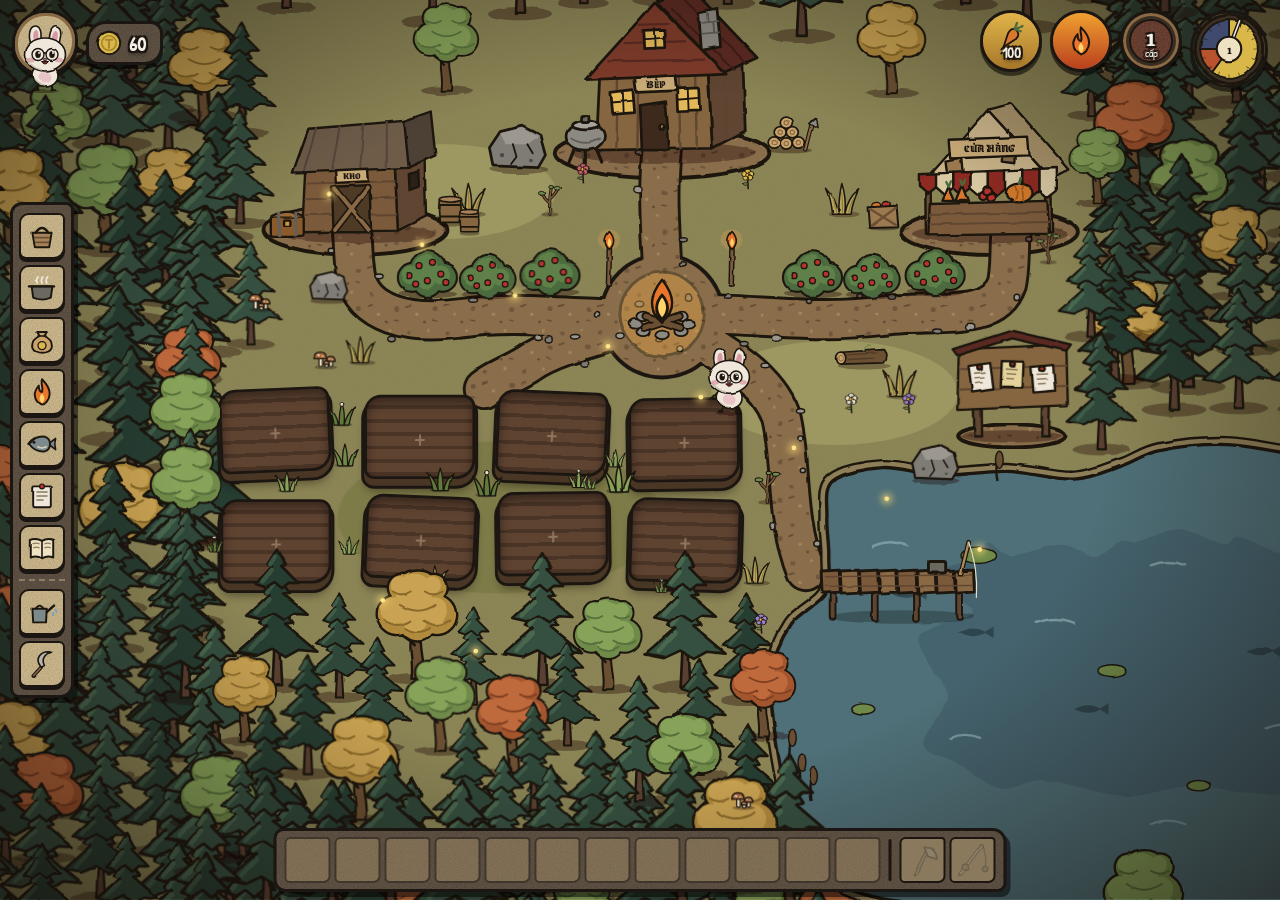
==== game-vuon-tho-hong/index.html @ 4df47911 "Add files via upload" ====
<!doctype html>
<html lang="vi">
<head>
  <meta charset="utf-8">
  <meta name="viewport" content="width=device-width, initial-scale=1">
  <title>Vườn Thỏ Hồng</title>
  <link rel="stylesheet" href="style.css">
</head>
<body>
  <!-- Giao diện kiểu Don't Starve: chân dung & tiền góc trái, đồng hồ tròn góc phải,
       cột công cụ dọc bên trái, túi đồ ở đáy -->
  <div class="hud-tl">
    <div class="portrait" id="avatar"></div>
    <div class="coins" title="Tiền"><span class="coin-ico" data-icon="coin"></span><b id="coins">0</b></div>
  </div>
  <div class="hud-tr">
    <div class="meter ill" id="illStat" title="Thỏ đang bệnh — bấm để vào Bếp nấu thuốc" hidden>
      <span class="ico" data-icon="poison"></span><b id="illText"></b></div>
    <div class="meter energy" title="Năng lượng"><span class="fill" id="energyBar"></span>
      <span class="ico" data-icon="energy"></span><b id="energy">100</b></div>
    <div class="meter fire" id="fireStat" title="Lửa trại"><span class="fill" id="fireBar"></span>
      <span class="ico" data-icon="fire"></span></div>
    <div class="meter level" title="Cấp & kinh nghiệm"><span class="disc" id="xpBar"></span>
      <b id="level">1</b><small>cấp</small></div>
    <div class="meter clock" id="clock"></div>
  </div>
  <nav class="tabs">
    <button class="tab" data-go="storage" aria-label="Nhà kho"><span data-icon="storage"></span></button>
    <button class="tab" data-go="kitchen" aria-label="Nhà bếp"><span data-icon="kitchen"></span></button>
    <button class="tab" data-go="shop" aria-label="Cửa hàng"><span data-icon="shop"></span></button>
    <button class="tab" data-go="fire" aria-label="Lửa trại"><span data-icon="fire"></span></button>
    <button class="tab" data-go="pond" aria-label="Câu cá"><span data-icon="pond"></span></button>
    <button class="tab" data-go="orders" aria-label="Bảng đơn hàng"><span data-icon="orders"></span></button>
    <button class="tab" id="bookBtn" aria-label="Sổ những lần ra đi"><span data-icon="book"></span></button>
    <hr>
    <button class="tab" id="waterAll" aria-label="Tưới tất cả"><span data-icon="water"></span></button>
    <button class="tab" id="harvestAll" aria-label="Thu hoạch tất cả"><span data-icon="harvest"></span></button>
    <button class="tab" id="fertAll" aria-label="Bón phân cho các cây đang lớn" hidden>
      <span data-icon="fert"></span><b class="tab-n" id="fertN">0</b></button>
    <button class="tab" id="placeLand" aria-label="Đặt đất đã mua" hidden><span data-icon="land"></span></button>
  </nav>
  <div class="inv" id="inv"></div>
  <div id="speech"></div>

  <div class="world-viewport">
    <div class="world" id="world">
      <div id="forest"></div>
      <div class="stage" id="stage">
      <svg class="paths" viewBox="0 0 960 960" aria-hidden="true">
        <!-- sân đất dưới chân các nhà -->
        <ellipse class="pad" cx="150" cy="300" rx="96" ry="26"/>
        <ellipse class="pad" cx="470" cy="220" rx="112" ry="26"/>
        <ellipse class="pad" cx="812" cy="302" rx="92" ry="24"/>
        <ellipse class="pad" cx="835" cy="515" rx="56" ry="12"/>
        <!-- đường mòn uốn lượn: bếp, kho, cửa hàng, cầu câu, ruộng -->
        <path class="edge" d="M470 390 C474 340 462 280 470 214
          M470 390 C400 398 330 382 262 392 C206 400 156 388 150 346 C147 326 148 312 146 299
          M470 390 C540 382 616 400 696 390 C752 382 816 398 830 356 C834 336 832 318 834 299
          M470 390 C516 420 576 446 594 494 C606 540 598 600 620 656
          M470 390 C420 408 360 418 330 440 C310 452 296 456 284 466"/>
        <circle class="plaza-edge" cx="470" cy="390" r="66"/>
        <path class="dirt" d="M470 390 C474 340 462 280 470 214
          M470 390 C400 398 330 382 262 392 C206 400 156 388 150 346 C147 326 148 312 146 299
          M470 390 C540 382 616 400 696 390 C752 382 816 398 830 356 C834 336 832 318 834 299
          M470 390 C516 420 576 446 594 494 C606 540 598 600 620 656
          M470 390 C420 408 360 418 330 440 C310 452 296 456 284 466"/>
        <circle class="plaza" cx="470" cy="390" r="62"/>
      </svg>
      <div id="decor"></div>
      <div id="wild"></div>

      <button class="building small" id="b-storage" data-open="storage" title="Nhà kho" style="left:60px; top:150px">
        <span class="bsvg"></span></button>
      <button class="building" id="b-kitchen" data-open="kitchen" title="Nhà bếp" style="left:365px; top:40px">
        <span class="bsvg"></span><span class="notif"></span></button>
      <button class="building small" id="b-shop" data-open="shop" title="Cửa hàng" style="left:720px; top:150px">
        <span class="bsvg"></span></button>
      <button class="building fire" id="b-fire" data-open="fire" title="Lửa trại" style="left:425px; top:338px">
        <span class="bsvg"></span><span class="notif"></span></button>
      <button class="building dock" id="b-pond" data-open="pond" title="Cầu câu cá" style="left:630px; top:622px">
        <span class="bsvg"></span><span class="bobber"></span></button>
      <button class="building board" id="b-orders" data-open="orders" title="Bảng đơn hàng" style="left:770px; top:400px">
        <span class="bsvg"></span><span class="notif"></span></button>

      <div class="field">
        <div class="garden-wrap" id="gardenWrap">
          <div class="garden" id="garden"></div>
        </div>
        <div id="weeds"></div>
        <div id="placer"></div>
      </div>
      <div class="bunny" id="bunny"></div>
      </div>
      <div class="night" id="night"></div>
    </div>
  </div>

  <div class="modal" id="panel" hidden>
    <div class="modal-box wide">
      <div class="panel-head">
        <h3 id="panelTitle"></h3>
        <button class="close" id="closePanel" aria-label="Đóng">✕</button>
      </div>

      <section class="view" id="view-kitchen">
        <div class="kitchen-top">
          <div class="chef" id="chef"></div>
          <div class="stoves" id="stoves"></div>
        </div>
        <h2>💊 Nấu thuốc</h2>
        <p class="hint">Bị rắn cắn, côn trùng đốt, đau bụng hay ăn phải nấm độc thì phải tự nấu thuốc đúng công thức — sai nguyên liệu hoặc sai cách làm, bệnh sẽ nặng thêm. Bệnh để lâu không chữa, thỏ sẽ chết!</p>
        <div class="ill-status" id="illStatus"></div>
        <div class="cards" id="medBook"></div>
        <div class="custom med" id="medicine"></div>
        <h2>📖 Công thức</h2>
        <div class="cards" id="recipes"></div>
        <h2>🧪 Tự chế biến</h2>
        <p class="hint">Tự chọn 2–5 nguyên liệu bất kỳ (rau, cá, tôm, cả sâu bọ!) và cách nấu. Bỏ côn trùng vào nồi thì món dễ hỏng hơn. Món tự chế có thể bị hỏng mà không biết trước — thỏ ăn phải sẽ đau bụng, phải tự nấu thuốc chữa!</p>
        <div class="custom" id="custom"></div>
      </section>

      <section class="view" id="view-storage">
        <h2>🥕 Nông sản, cá, nấm & côn trùng</h2>
        <div class="cards" id="produceList"></div>
        <h2>🦴 Ủ phân bón</h2>
        <div class="cards" id="fertBox"></div>
        <h2>🍽️ Món đã nấu</h2>
        <div class="cards" id="dishList"></div>
        <h2>🧪 Món tự chế</h2>
        <div class="cards" id="customList"></div>
      </section>

      <section class="view" id="view-fire">
        <p class="hint">Ban ngày lửa được ủ, không hao củi. Từ chạng vạng tới sáng lửa cháy cạn dần —
          đêm mà lửa tắt thì kẻ trộm sẽ lẻn vào lấy mất cây trong ruộng!</p>
        <div class="fire-box">
          <div class="fire-meter"><span class="bar big fire"><span id="fireFuelBar"></span></span>
            <b id="fireFuelText"></b></div>
          <div class="actions" id="fireActions"></div>
        </div>
        <h2>🥕 Đốt nông sản giữ lửa</h2>
        <div class="cards" id="burnList"></div>
      </section>

      <section class="view" id="view-pond">
        <p class="hint">Mắc mồi là sâu, châu chấu, bọ cánh cứng bắt được trên ruộng rồi thả câu. Mỗi loại mồi dụ loại cá khác nhau.
          Cá to giật mạnh có thể làm gãy cần câu!</p>
        <div class="fire-box">
          <div id="fishStatus"></div>
          <div class="actions" id="fishActions"></div>
        </div>
        <h2>🪱 Mồi câu</h2>
        <div class="cards" id="baitList"></div>
        <h2>🐟 Cá trong ao</h2>
        <div class="cards" id="fishInfo"></div>
      </section>

      <section class="view" id="view-orders">
        <p class="hint">Các bạn trong rừng ghé đặt hàng. Giao đủ hàng sẽ được trả nhiều tiền hơn bán ở Kho!
          · Đã giao: <b id="ordersDone">0</b> đơn</p>
        <div class="cards" id="orderList"></div>
      </section>

      <section class="view" id="view-shop">
        <h2>🌰 Hạt giống</h2>
        <div class="cards" id="seedShop"></div>
        <h2>🛠️ Mở rộng</h2>
        <div class="cards" id="upgrades"></div>
        <p class="hint">Thời gian trồng theo số ngày thực tế · trong game 1 ngày = 1,5 giây.
          <button id="resetBtn" class="link">Chơi lại từ đầu</button></p>
      </section>
    </div>
  </div>

  <div class="modal" id="seedModal" hidden>
    <div class="modal-box">
      <h3>Chọn hạt giống để gieo</h3>
      <div class="cards" id="seedPick"></div>
      <button class="btn ghost" id="closeModal">Đóng</button>
    </div>
  </div>

  <div class="modal" id="deathModal" hidden>
    <div class="modal-box death">
      <h3>💀 Thỏ đã chết…</h3>
      <p id="deathReason"></p>
      <p class="hint">Vườn tược bỏ hoang hết rồi. Lần ra đi này đã được ghi vào 📖 Sổ.
        Hãy bắt đầu lại và nhớ nấu thuốc chữa bệnh kịp thời nhé.</p>
      <button class="btn ghost" id="deathBook">📖 Xem sổ</button>
      <button class="btn" id="reviveBtn">🌱 Chơi lại từ đầu</button>
    </div>
  </div>

  <div class="modal" id="bookModal" hidden>
    <div class="book">
      <button class="close" id="closeBook" aria-label="Đóng sổ">✕</button>
      <div class="book-page left" id="bookLeft"></div>
      <div class="book-page right" id="bookRight"></div>
      <div class="book-nav">
        <button class="btn sm ghost" id="bookPrev">◀ Trang trước</button>
        <span id="bookNo"></span>
        <button class="btn sm ghost" id="bookNext">Trang sau ▶</button>
      </div>
    </div>
  </div>

  <div class="toasts" id="toasts"></div>

  <script src="data.js"></script>
  <script src="scene.js"></script>
  <script src="crops.js"></script>
  <script src="game.js"></script>
</body>
</html>
---- game-vuon-tho-hong/style.css ----
/* Phong cách Don't Starve: giấy da cũ, nét mực đen run tay, màu đất trầm, viền tối quanh màn hình */
@import url('https://fonts.googleapis.com/css2?family=Grenze+Gotisch:wght@600;800&family=Patrick+Hand&display=swap');

:root {
  --ink: #1b1611;
  --paper: #e6d7b3;
  --paper-2: #d6c294;
  --paper-3: #c4ab78;
  --wood: #6b4f33;
  --wood-2: #86663f;
  --red: #8e2a24;
  --red-2: #a8382f;
  --gold: #c99a3a;
  --green: #5e7a3a;
  --text: #2b2118;
  --muted: #6e5a40;
  --tilt: 0deg;
  --grain: url("data:image/svg+xml;utf8,<svg xmlns='http://www.w3.org/2000/svg' width='180' height='180'><filter id='n'><feTurbulence type='fractalNoise' baseFrequency='.8' numOctaves='3' stitchTiles='stitch'/><feColorMatrix values='0 0 0 0 .25  0 0 0 0 .18  0 0 0 0 .1  0 0 0 .5 0'/></filter><rect width='100%' height='100%' filter='url(%23n)'/></svg>");
  --rough: 14px 6px 16px 8px / 8px 14px 6px 16px;
}

* { box-sizing: border-box; }
body {
  margin: 0; min-height: 100vh; overflow: hidden;
  font-family: "Patrick Hand", "Segoe Print", "Comic Sans MS", cursive;
  font-size: 17px;
  color: var(--text);
  background: var(--grain), radial-gradient(ellipse at 50% 30%, #3b3129, #17120e 75%) fixed;
}
button { font: inherit; cursor: pointer; }
button:disabled { cursor: not-allowed; opacity: .45; filter: grayscale(.6); }
h1, h2, h3 { font-family: "Grenze Gotisch", Georgia, serif; font-weight: 800; letter-spacing: .3px; }
h2 { font-size: 1.35rem; margin: 22px 0 10px; color: var(--red); }
.hint { color: var(--muted); font-size: .95rem; }

/* ---------- Giao diện kiểu Don't Starve ---------- */
/* chữ trắng viền mực đậm, dùng cho số trên đồng hồ, lời thoại, chú thích */
:root {
  --outline: -2px -2px 0 var(--ink), 2px -2px 0 var(--ink), -2px 2px 0 var(--ink), 2px 2px 0 var(--ink), 0 3px 4px rgba(0,0,0,.6);
}
[data-icon] svg { display: block; width: 100%; height: 100%; overflow: visible; filter: url(#sketch); }

/* góc trái: chân dung thỏ & túi tiền */
.hud-tl { position: fixed; top: 10px; left: 12px; z-index: 50; display: flex; align-items: center; gap: 8px; }
.portrait {
  position: relative; flex: none; width: 66px; height: 66px; display: grid; place-items: center;
  background: var(--grain), var(--paper-2); border: 3px solid var(--ink); border-radius: 50% 46% 52% 47%;
  box-shadow: 0 4px 0 rgba(0,0,0,.55), inset 0 0 0 3px #8a6a45;
}
.portrait svg { margin-top: 10px; }
.coins {
  display: flex; align-items: center; gap: 4px; padding: 3px 14px 3px 4px; font-size: 1.25rem; font-weight: 700;
  color: #f4efe4; text-shadow: var(--outline);
  background: var(--grain), #4a4038; border: 3px solid var(--ink); border-radius: 20px 12px 18px 12px;
  box-shadow: 0 4px 0 rgba(0,0,0,.55);
}
.coins .coin-ico { width: 32px; height: 32px; }

/* góc phải: các đồng hồ tròn (năng lượng, lửa, cấp, ngày đêm) */
.hud-tr { position: fixed; top: 10px; right: 12px; z-index: 50; display: flex; gap: 8px; align-items: flex-start; }
.meter {
  position: relative; flex: none; width: 62px; height: 62px; overflow: hidden; display: grid; place-items: center;
  color: #f4efe4; background: var(--grain), #3a2e22;
  border: 3px solid var(--ink); border-radius: 50%;
  box-shadow: 0 4px 0 rgba(0,0,0,.55), inset 0 0 0 3px #8a6a45;
}
.meter[hidden] { display: none; }
.meter .fill { position: absolute; left: 0; right: 0; bottom: 0; height: 100%; transition: height .4s; }
.meter.energy .fill { background: linear-gradient(#e0b44a, #a8782a); }
.meter.fire .fill { background: linear-gradient(#f0a030, #b8401e); }
.meter .ico { position: relative; width: 30px; height: 30px; margin-top: -12px; }
.meter b { position: absolute; left: 0; right: 0; bottom: 6px; text-align: center; font-size: .95rem; text-shadow: var(--outline); }
.meter.fire .ico { margin-top: 0; width: 34px; height: 34px; }
.meter.warn { animation: alarm-m 1s ease-in-out infinite; }
@keyframes alarm-m { 50% { box-shadow: 0 4px 0 rgba(0,0,0,.55), inset 0 0 0 3px #8a6a45, 0 0 0 5px rgba(184,51,46,.8); } }
/* cấp: vòng ngoài vàng dần theo kinh nghiệm (--p do game.js đặt) */
.meter.level { background: conic-gradient(var(--gold) calc(var(--p, 0) * 1%), #3a2e22 0); }
.meter.level .disc { position: absolute; inset: 6px; border-radius: 50%; background: var(--grain), #5a2a22; border: 2px solid var(--ink); }
.meter.level b { position: relative; bottom: auto; font-family: "Grenze Gotisch", serif; font-size: 1.6rem; line-height: 1; margin-top: -6px; }
.meter.level small { position: absolute; bottom: 9px; font-size: .7rem; text-shadow: var(--outline); }
.meter.ill { background: var(--grain), #3f5a2a; cursor: pointer; animation: alarm-m 1s ease-in-out infinite; }
.meter.clock { width: 78px; height: 78px; background: none; box-shadow: 0 4px 0 rgba(0,0,0,.55); }
.meter.clock svg { width: 100%; height: 100%; display: block; }

/* cột công cụ dọc bên trái (giống bảng chế tạo của Don't Starve) */
.tabs {
  position: fixed; left: 10px; top: 50%; transform: translateY(-50%); z-index: 50;
  display: flex; flex-direction: column; gap: 6px; padding: 8px 6px;
  background: var(--grain), #4a4038; border: 3px solid var(--ink); border-radius: 12px 8px 14px 9px;
  box-shadow: 4px 5px 0 rgba(0,0,0,.5);
}
.tabs hr { width: 100%; border: none; border-top: 2px dashed rgba(230,215,179,.35); margin: 2px 0; }
.tab {
  position: relative; width: 46px; height: 46px; padding: 5px; display: grid; place-items: center;
  background: var(--grain), var(--paper-2); border: 2.5px solid var(--ink); border-radius: 10px 6px 11px 7px;
  box-shadow: 0 3px 0 var(--ink); transition: transform .1s, filter .1s;
}
.tab[hidden] { display: none; }
.tab > span { width: 100%; height: 100%; }
.tab:hover { filter: brightness(1.1); transform: translateX(3px); }
.tab:active { transform: translate(3px, 2px); box-shadow: 0 1px 0 var(--ink); }
.tab:hover::after {
  content: attr(aria-label); position: absolute; left: 58px; top: 50%; transform: translateY(-50%);
  white-space: nowrap; font-size: 1.1rem; font-weight: 700; color: #f4efe4; text-shadow: var(--outline); pointer-events: none;
}
.tab-n {
  position: absolute; right: -7px; bottom: -7px; min-width: 20px; padding: 0 4px; font-size: .8rem; color: var(--paper);
  background: var(--red); border: 2px solid var(--ink); border-radius: 10px;
}

/* túi đồ ở đáy màn hình */
.inv {
  position: fixed; left: 50%; bottom: 8px; transform: translateX(-50%); z-index: 50;
  display: flex; gap: 4px; padding: 6px 8px; max-width: calc(100% - 90px); overflow-x: auto; scrollbar-width: none;
  background: var(--grain), #4a4038; border: 3px solid var(--ink); border-radius: 10px 14px 9px 12px;
  box-shadow: 4px 5px 0 rgba(0,0,0,.5);
}
.inv-slot {
  position: relative; flex: none; width: 46px; height: 46px; padding: 3px; display: grid; place-items: center;
  background: var(--grain), #c4ab78; border: 2.5px solid var(--ink); border-radius: 6px 4px 7px 5px;
}
.inv-slot.empty { opacity: .4; }
.inv-slot .cico, .inv-slot > span { width: 36px; height: 36px; }
.inv-slot svg { width: 100%; height: 100%; filter: url(#sketch); }
.inv-slot b { position: absolute; right: 3px; bottom: 0; font-size: .9rem; color: #f4efe4; text-shadow: var(--outline); }
.inv-slot.equip { background: var(--grain), #8a7a5e; }
.inv-slot.equip.off > span { opacity: .25; filter: grayscale(1); }
.inv .sep { flex: none; width: 3px; margin: 2px 4px; background: var(--ink); border-radius: 2px; }

/* lời thoại hiện trên đầu thỏ */
#speech {
  position: fixed; z-index: 45; width: min(380px, 80vw); pointer-events: none;
  display: flex; flex-direction: column; align-items: center; gap: 2px;
  transform: translate(-50%, calc(-100% - 4px));
}

/* đêm tối: chỉ sáng quanh lửa trại, đuốc, cửa sổ bếp & quanh thỏ (vị trí đèn do game.js đặt) */
.night {
  position: absolute; inset: 0; z-index: 94; pointer-events: none; opacity: 0;
  background: #060816; transition: opacity 1.2s;
  -webkit-mask-composite: source-in; mask-composite: intersect;
}

.bar {
  display: inline-block; height: 10px; overflow: hidden;
  background: #3a2e22; border: 2px solid var(--ink); border-radius: 3px 6px 3px 6px;
}
.bar > span { display: block; height: 100%; width: 0; background: var(--red-2); transition: width .3s; }
.bar.energy > span { background: var(--gold); }
.bar.fire > span { background: linear-gradient(90deg, #c94a1e, #f0a030); }
.bar.big { width: 100%; height: 18px; }
.fire-box {
  display: flex; flex-direction: column; gap: 10px; padding: 14px; margin-top: 10px;
  background: var(--grain), #4a4038; color: var(--paper);
  border: 3px solid var(--ink); border-radius: var(--rough);
}
.fire-meter { display: flex; flex-direction: column; gap: 6px; font-size: 1.05rem; }
.fire-box .actions { display: flex; gap: 10px; align-items: center; flex-wrap: wrap; }

/* ---------- Nút bấm ---------- */
.btn {
  color: var(--paper); font-size: 1.05rem;
  padding: 5px 16px;
  background: var(--grain), var(--red);
  border: 2.5px solid var(--ink); border-radius: 6px 11px 7px 10px;
  box-shadow: 0 4px 0 var(--ink);
  transition: transform .08s, box-shadow .08s, filter .15s;
}
.btn:hover:not(:disabled) { filter: brightness(1.12); }
.btn:active:not(:disabled) { transform: translateY(3px); box-shadow: 0 1px 0 var(--ink); }
.btn.ghost { color: var(--text); background: var(--grain), var(--paper-2); }
.btn.sm { padding: 3px 12px; font-size: .98rem; }
.link { border: none; background: none; color: var(--red); text-decoration: underline; padding: 0; }

/* ---------- Bản đồ ---------- */
/* bản đồ phủ kín màn hình; kích thước & tỉ lệ phóng do layoutWorld() trong game.js đặt */
.world-viewport { position: fixed; inset: 0; overflow: hidden; z-index: 0; }
.world {
  position: absolute; left: 0; top: 0; width: 960px; height: 960px;
  transform-origin: 0 0; overflow: hidden; isolation: isolate;
  background: var(--grain), #8b8954;
}
#forest { position: absolute; inset: 0; z-index: 1; pointer-events: none; }
.stage {
  position: absolute; width: 960px; height: 960px; z-index: 2;
  /* các mảng cỏ đậm nhạt */
  background:
    radial-gradient(ellipse 170px 80px at 300px 600px, #7d7b48 98%, transparent 100%),
    radial-gradient(ellipse 150px 60px at 720px 820px, #7d7b48 98%, transparent 100%),
    radial-gradient(ellipse 130px 55px at 650px 470px, #9d9862 98%, transparent 100%),
    radial-gradient(ellipse 120px 50px at 240px 260px, #9d9862 98%, transparent 100%);
}
/* viền tối quanh mép như ánh sáng chạng vạng */
.world::after {
  content: ''; position: absolute; inset: 0; z-index: 95; pointer-events: none;
  background: radial-gradient(ellipse at 50% 48%, transparent 52%, rgba(20,12,6,.6) 100%);
}
.paths { position: absolute; left: 0; top: 0; width: 960px; height: 960px; z-index: 3; pointer-events: none; overflow: visible; }
.paths path { fill: none; stroke-linecap: round; stroke-linejoin: round; filter: url(#sketch); }
.paths .edge { stroke: var(--ink); stroke-width: 44; }
.paths .dirt { stroke: url(#gDirt); stroke-width: 38; }
.paths .plaza-edge { fill: var(--ink); }
.paths .plaza { fill: url(#gDirt); }
.paths .pad { fill: url(#gDirt); stroke: var(--ink); stroke-width: 4; filter: url(#sketch); }
.paths .pebbles { filter: url(#sketch); }
/* bóng cá lượn chậm dưới mặt ao */
.fishshadow { animation: swim 16s ease-in-out infinite; }
.fishshadow.b { animation-duration: 21s; animation-direction: reverse; }
@keyframes swim { 0%, 100% { transform: translate(0, 0); } 33% { transform: translate(26px, 6px); } 66% { transform: translate(-14px, 12px); } }

.decor { position: absolute; pointer-events: none; }
.decor svg { width: 100%; height: auto; display: block; overflow: visible; filter: url(#sketch); }

.building {
  position: absolute; width: 210px; height: 191px; padding: 0; border: none; background: none;
  z-index: 10; cursor: pointer; transition: transform .2s, filter .2s;
}
.building.small { width: 180px; height: 164px; }
.building:hover { transform: translateY(-5px) rotate(-1deg); filter: brightness(1.12); }
.building:active { transform: translateY(-1px); }
.building .bsvg, .building svg { display: block; width: 100%; height: 100%; overflow: visible; }
.building svg { filter: url(#sketch); }
/* nét mực đậm cho các khối của ngôi nhà */
.bsvg svg :is(polygon, rect, circle, ellipse, path):not([stroke]):not(.sh):not(.smoke *) {
  stroke: var(--ink); stroke-width: 3; stroke-linejoin: round;
}
.notif {
  display: none; position: absolute; top: 0; right: 22px; width: 40px; height: 40px;
  place-items: center; font-size: 1.15rem;
  background: var(--grain), var(--paper); border: 3px solid var(--ink); border-radius: 50% 45% 50% 42%;
  box-shadow: 0 4px 0 var(--ink);
}
.notif::before { content: '🍲'; }
#b-fire .notif { top: -18px; right: -14px; width: 34px; height: 34px; font-size: 1rem; }
#b-fire .notif::before { content: '🪵'; }

.building.board { width: 130px; height: 122px; }
/* cầu câu cá: lúc đang câu thì phao nhấp nhô dưới nước ở cuối cầu */
.building.dock { width: 170px; height: 90px; }
.building.dock:hover { transform: translateY(-2px); }
.dock .bobber {
  display: none; position: absolute; right: -10px; top: 60px; width: 12px; height: 12px; border-radius: 50%;
  background: linear-gradient(#c94a3a 50%, #efe8da 50%); border: 2px solid var(--ink);
}
.dock.fishing .bobber { display: block; animation: bob 1.1s ease-in-out infinite; }
@keyframes bob { 50% { translate: 0 4px; } }
#b-orders .notif { top: -14px; right: 6px; }
#b-orders .notif::before { content: '❗'; }
.card.order.ready { border-color: var(--green); box-shadow: 4px 5px 0 rgba(0,0,0,.35), 0 0 0 3px rgba(94,122,58,.5); }
.card.order.waiting { opacity: .65; }

/* bệnh & thuốc */
.ill-status { display: flex; flex-wrap: wrap; gap: 8px; margin: 4px 0 12px; }
.ill {
  padding: 2px 12px; color: var(--paper);
  background: var(--grain), var(--red); border: 2px solid var(--ink); border-radius: 10px 4px 10px 4px;
}
.custom.med { margin-top: 14px; }
#deathModal { z-index: 130; }
.modal-box.death .btn.ghost { margin-right: 8px; }

/* ---------- Sổ những lần ra đi: cuốn sổ bìa da mở 2 trang ---------- */
#bookModal { z-index: 140; }
.book {
  position: relative; width: min(860px, 100%); max-height: 90vh; overflow: auto;
  display: grid; grid-template-columns: 1fr 1fr; padding: 18px 18px 12px;
  background: var(--grain), #5a2a22; border: 4px solid var(--ink); border-radius: 12px 16px 14px 18px;
  box-shadow: 8px 10px 0 rgba(0,0,0,.6); animation: pop .25s ease;
}
.book-page {
  min-height: 440px; padding: 20px 26px; color: var(--text);
  background: var(--grain), #efe2c2; border: 2px solid var(--ink);
}
.book-page.left { border-radius: 10px 0 0 10px; box-shadow: inset -22px 0 24px -14px rgba(60,40,20,.6); }
.book-page.right { border-radius: 0 10px 10px 0; border-left: none; box-shadow: inset 22px 0 24px -14px rgba(60,40,20,.6); }
.book-page h3 { margin: 0 0 10px; font-size: 1.6rem; color: var(--red); }
.book-page h4 { margin: 6px 0 2px; font-family: "Grenze Gotisch", serif; font-size: 1.25rem; color: var(--red); }
.book-page ul { padding-left: 18px; margin: 8px 0; line-height: 1.6; }
.book-stats { font-size: 1.1rem; }
.book-blank { text-align: center; margin-top: 40%; }
.entry .no { font-family: "Grenze Gotisch", serif; font-weight: 800; color: var(--muted); }
.entry .art { margin: 4px auto; max-width: 280px; }
.entry .art svg { display: block; width: 100%; height: auto; filter: url(#sketch); }
.entry .why { margin: 2px 0; font-style: italic; color: var(--muted); }
.book-nav { grid-column: 1 / -1; display: flex; justify-content: space-between; align-items: center; margin-top: 12px; color: var(--paper); }
.book .close { position: absolute; top: 6px; right: 6px; z-index: 2; }
@media (max-width: 700px) {
  .book { grid-template-columns: 1fr; }
  .book-page.left, .book-page.right { min-height: 0; border-radius: 10px; border-left: 2px solid var(--ink); box-shadow: none; }
}
.modal-box.death { text-align: center; }
.modal-box.death h3 { font-size: 2rem; }

/* cây trên bản đồ: bấm vào thân/tán để chặt (bóng dưới gốc không nhận bấm) */
.decor[data-tree] svg * { pointer-events: visiblePainted; cursor: pointer; }
.decor[data-tree] svg > ellipse:first-child,
.decor[data-tree] svg > g > ellipse:first-child { pointer-events: none; }
.decor[data-tree]:hover svg { filter: url(#sketch) brightness(1.15); }
.decor.chop svg { animation: chop .3s ease; transform-origin: 50% 95%; }
@keyframes chop { 25% { rotate: -7deg; } 75% { rotate: 4deg; } }

/* cụm nấm dại hái được */
#wild { position: absolute; left: 0; top: 0; }
.wild { position: absolute; width: 30px; padding: 0; border: none; background: none; cursor: pointer; }
.wild svg { display: block; width: 100%; height: auto; overflow: visible; filter: url(#sketch); }
.wild:hover svg { filter: url(#sketch) brightness(1.2); }

/* chế độ đặt đất: các ô lưới còn trống sáng lên */
.slot {
  position: absolute; padding: 0; pointer-events: auto;
  color: var(--paper); font-size: 1.8rem; line-height: 1;
  background: rgba(143,174,74,.3);
  border: 3px dashed rgba(230,215,179,.9); border-radius: 18px 12px 20px 10px;
  animation: glow 1.4s ease-in-out infinite;
}
.slot:hover { background: rgba(143,174,74,.6); }

/* lửa trại: kích thước ngọn lửa theo lượng củi (--f từ 0 đến 1) */
.building.fire { width: 90px; height: 80px; --f: 1; }
.flamewrap { transform-box: fill-box; transform-origin: 50% 100%; scale: calc(.35 + .65 * var(--f)); transition: scale .6s; }
.building.fire .fireglow { opacity: calc(.08 + .25 * var(--f)); animation: none; }
.building.fire .ash { display: none; }
.building.fire.out .flamewrap, .building.fire.out .fireglow { display: none; }
.building.fire.out .ash { display: inline; }
.building.notify .notif { display: grid; animation: bounce .8s ease-in-out infinite; }
.smoke circle { fill: #6b6660; opacity: 0; animation: smoke 3.4s linear infinite; transform-box: fill-box; transform-origin: center; }
.smoke circle:nth-child(2) { animation-delay: 1.1s; }
.smoke circle:nth-child(3) { animation-delay: 2.2s; }
@keyframes smoke { 0% { opacity: 0; translate: 0 0; scale: .5; } 20% { opacity: .75; } 100% { opacity: 0; translate: 12px -36px; scale: 1.8; } }

.flame { transform-box: fill-box; transform-origin: 50% 100%; animation: flicker .35s ease-in-out infinite alternate; }
@keyframes flicker { from { scale: 1 1; rotate: -3deg; } to { scale: .92 1.08; rotate: 3deg; } }
.fireglow { opacity: .22; animation: glowp 1.6s ease-in-out infinite; }
@keyframes glowp { 50% { opacity: .34; } }
.leaf {
  position: absolute; top: -20px; width: 11px; height: 8px; z-index: 90; pointer-events: none;
  background: #b08a3c; border: 1.5px solid var(--ink); border-radius: 80% 0 80% 0;
  animation: fall 12s linear infinite;
}
@keyframes fall {
  0% { translate: 0 0; rotate: 0deg; opacity: 0; }
  10% { opacity: 1; }
  50% { translate: 70px 440px; rotate: 220deg; }
  100% { translate: -20px 900px; rotate: 440deg; opacity: 0; }
}
.firefly {
  position: absolute; width: 5px; height: 5px; border-radius: 50%; z-index: 92; pointer-events: none;
  background: #ffe58a; box-shadow: 0 0 8px 3px rgba(255,220,120,.7);
  animation: firefly 6s ease-in-out infinite;
}
@keyframes firefly {
  0%, 100% { translate: 0 0; opacity: .2; }
  25% { translate: 18px -14px; opacity: 1; }
  50% { translate: 30px 6px; opacity: .3; }
  75% { translate: 8px 16px; opacity: .9; }
}

/* ---------- Luống trồng (đất xới, đặt theo lưới trên bản đồ) ---------- */
/* lớp phủ cả bản đồ, nằm sát mặt đất (trên đường đi, dưới cây cối & nhà) */
.field { position: absolute; left: 0; top: 0; width: 960px; height: 960px; z-index: 4; pointer-events: none; }
.garden-wrap, .garden, #weeds, #placer { position: absolute; inset: 0; }
/* mỗi ô = 1 mảnh đất xới, không rào; vị trí do cellRect() trong game.js đặt */
.plot {
  --frame: inset 0 6px 10px rgba(0,0,0,.4);
  position: absolute; width: 116px; height: 88px; pointer-events: auto;
  border: 3px solid var(--ink); border-radius: 18px 12px 20px 10px;
  background: repeating-linear-gradient(0deg, #4a3426 0 4px, transparent 4px 14px), #5f4331;
  box-shadow: var(--frame), 0 7px 0 #4a3624, 0 7px 0 3px var(--ink), 0 14px 10px -2px rgba(20,12,6,.45);
  display: flex; align-items: center; justify-content: center;
  user-select: none; cursor: pointer;
  transform-style: preserve-3d; transition: transform .15s, box-shadow .15s;
}
.plot:hover { transform: translateY(-4px); box-shadow: var(--frame), 0 11px 0 #4a3624, 0 11px 0 3px var(--ink), 0 18px 12px -2px rgba(20,12,6,.45); }
.plot:active { transform: translateY(2px); }
/* sắp chết khô: đất nhạt màu nứt nẻ, cây ủ rũ */
.plot.thirsty { background: repeating-linear-gradient(0deg, #8a6a4a 0 4px, transparent 4px 14px), #a08058; }
.plot.thirsty .plant svg { filter: url(#sketch) saturate(.55) brightness(.95); rotate: 4deg; transform-origin: 50% 90%; }
.plot.thirsty .badge { animation: bounce .8s ease-in-out infinite; }
/* chết khô: cây nâu héo gục xuống */
.plot.dead { background: repeating-linear-gradient(0deg, #8a6a4a 0 4px, transparent 4px 14px), #9a7a52; }
.plot.dead .plant svg { filter: url(#sketch) sepia(1) saturate(.5) brightness(.7); rotate: 12deg; transform-origin: 50% 90%; }
/* đột biến: cây đổi màu lạ, phát sáng nhấp nháy */
.plot.mutant .plant svg { filter: url(#sketch) hue-rotate(150deg) saturate(1.8) drop-shadow(0 0 5px #c8f070); animation: glowp 1.4s ease-in-out infinite; }
.cico.mutant svg { filter: hue-rotate(150deg) saturate(1.8) drop-shadow(0 0 3px #c8f070); }
.inv-slot .cico.mutant svg { filter: url(#sketch) hue-rotate(150deg) saturate(1.8) drop-shadow(0 0 3px #c8f070); }

/* thỏ ăn phải đồ đột biến (--hue do game.js đặt) */
.bunny { transition: left .45s ease, top .45s ease, scale .6s ease; transform-origin: 50% 100%; }
.bunny.morph-big { scale: 1.7; }
.bunny.morph-small { scale: .5; }
.morph-color svg { filter: url(#sketch) sepia(1) saturate(4) hue-rotate(var(--hue, 0deg)); }
.morph-ghost svg { opacity: .4; }
.morph-flip > svg { rotate: 180deg; }

/* đã bón phân: lấm tấm hạt phân trắng trên mặt đất & mầm lá nhỏ ở góc */
.plot.fert::after {
  content: ''; position: absolute; inset: 6px; border-radius: 12px; pointer-events: none;
  background: radial-gradient(circle, rgba(230,220,190,.5) 1.5px, transparent 2px) 0 0 / 14px 11px;
}
.plot.fert::before { content: '🌿'; position: absolute; left: 4px; top: 2px; font-size: .85rem; pointer-events: none; }
.plot.wet { background: repeating-linear-gradient(0deg, #2c1f16 0 4px, transparent 4px 14px), #3b2a1e; }
.plot .plant {
  width: 100%; height: 125%; display: grid; place-items: center;
  transform: translateY(-24%); transform-origin: 50% 100%;
}
.plot .plant svg { width: 100%; height: 100%; overflow: visible; filter: url(#sketch); }
/* hiệu ứng mỗi lần cây lên giai đoạn mới */
.plot .plant.grow svg { animation: grow .55s cubic-bezier(.3,1.6,.5,1); transform-origin: 50% 90%; }
@keyframes grow { 0% { scale: .4 .2; } 60% { scale: 1.1 1.15; } 100% { scale: 1 1; } }
.plot.ripe .plant svg { animation: sway 1.6s ease-in-out infinite; transform-origin: 50% 90%; }
@keyframes sway { 0%,100% { rotate: -3deg; } 50% { rotate: 3deg; } }
.cico { display: inline-block; width: 1.5em; height: 1.5em; vertical-align: middle; }
.cico svg { width: 100%; height: 100%; overflow: visible; }
.card .title .ico .cico { width: 40px; height: 40px; }
.plot.ripe::after {
  content: ''; position: absolute; inset: -5px; border-radius: 12px; pointer-events: none;
  border: 3px dashed var(--gold);
}
.plot .badge {
  position: absolute; top: 3px; right: 5px; font-size: .9rem;
  transform: rotateX(calc(var(--tilt) * -1)); transform-origin: 50% 100%;
}
.plot .pbar {
  position: absolute; left: 14%; right: 14%; bottom: 12px; height: 7px;
  background: #1f1610; border: 1.5px solid var(--ink); border-radius: 3px; overflow: hidden;
}
.plot .pbar span { display: block; height: 100%; background: #8fae4a; }
/* sâu bám trên cây */
.plot .bug {
  display: none; position: absolute; left: 30%; top: 18%; width: 48%; z-index: 3; pointer-events: none;
  transform: rotateX(calc(var(--tilt) * -1)); transform-origin: 50% 100%;
}
.plot .bug svg { width: 100%; height: auto; overflow: visible; filter: url(#sketch); animation: crawl 1.4s ease-in-out infinite alternate; }
@keyframes crawl { from { translate: -14% 0; scale: 1 1; } 50% { scale: 1.12 .9; } to { translate: 14% -6%; scale: 1 1; } }
.plot.has-bug .bug { display: block; }
.plot.has-bug { border-color: #b8332e; animation: alarm 1s ease-in-out infinite; }
@keyframes alarm { 50% { box-shadow: var(--frame), 0 7px 0 #4a3624, 0 7px 0 3px var(--ink), 0 0 0 6px rgba(184,51,46,.7); } }
.plot.has-bug .plant svg { filter: url(#sketch) saturate(.6) brightness(.85); }
/* bị trộm: ô đất lóe tối */
.plot.stolen { animation: stolen 1.2s ease-out; }
@keyframes stolen { 0% { filter: brightness(.3); } 100% { filter: none; } }

/* cỏ dại mọc ở khe giữa các mảnh đất */
.weed { position: absolute; pointer-events: none; }
.weed svg { display: block; width: 100%; height: auto; overflow: visible; filter: url(#sketch); }

.plot .plant.empty { color: rgba(230,215,179,.35); font-size: 1.6rem; transform: rotateX(calc(var(--tilt) * -1)); }
@keyframes bounce { 0%,100% { translate: 0 0; } 50% { translate: 0 -5px; } }

/* ---------- Thỏ ---------- */
.bunny {
  position: absolute; width: 62px; height: 74px; left: 540px; top: 420px;
  transform: translate(-50%, 0);
  transition: left .45s ease, top .45s ease;
  pointer-events: none; z-index: 80;
}
.bunny.flip svg { transform: scaleX(-1); }
/* đuốc trong tay thỏ, chỉ hiện khi trời tối */
.hand-torch { display: none; position: absolute; right: -16px; top: 4px; width: 22px; height: 60px; rotate: 14deg; pointer-events: none; }
.bunny.torch .hand-torch { display: block; }
.bunny.flip .hand-torch { right: auto; left: -16px; rotate: -14deg; }
.hand-torch .fireglow { opacity: .35; }
.bunny.hop svg { animation: hop .45s ease var(--hops, 1); }
@keyframes hop { 0%,100% { translate: 0 0; } 50% { translate: 0 -24px; } }
.bunny svg, .portrait svg, .chef svg { width: 100%; height: 100%; overflow: visible; filter: url(#sketch); }
.bunny svg { animation: breathe 2.4s ease-in-out infinite; }
@keyframes breathe { 50% { scale: 1.03 .97; } }
.blink { transform-box: fill-box; transform-origin: center; animation: blink 4s infinite; }
@keyframes blink { 0%, 92%, 100% { transform: scaleY(1); } 95% { transform: scaleY(.1); } }
.stomach svg { filter: url(#sketch) hue-rotate(70deg) saturate(.7); }
.stomach::after { content: '🤢'; position: absolute; top: -6px; right: -10px; font-size: 1.4rem; }
/* trúng độc: đầu & tai thỏ xanh dần theo mức bệnh */
.fur { transition: fill .6s; }
[data-poison="1"] .fur { fill: #cfe3b0; }
[data-poison="2"] .fur { fill: #9cc46c; }
[data-poison="3"] .fur { fill: #5c9636; }

/* ---------- Cửa sổ (giấy da) ---------- */
.modal {
  position: fixed; inset: 0; z-index: 100; padding: 16px;
  display: flex; align-items: center; justify-content: center;
  background: rgba(15,10,6,.7);
}
.modal[hidden] { display: none; }
.modal-box {
  width: min(560px, 100%); max-height: 85vh; overflow: auto; padding: 18px;
  background: var(--grain), var(--paper);
  border: 4px solid var(--ink); border-radius: var(--rough);
  box-shadow: 8px 10px 0 rgba(0,0,0,.6);
  animation: pop .25s ease;
}
@keyframes pop { from { scale: .92; rotate: -2deg; opacity: 0; } }
.modal-box h3 { margin-top: 0; font-size: 1.5rem; color: var(--red); }
.modal-box .btn.ghost { margin-top: 14px; }
.modal-box.wide { width: min(900px, 100%); max-height: 88vh; padding: 0 20px 20px; }
.panel-head {
  position: sticky; top: 0; z-index: 2; display: flex; align-items: center; justify-content: space-between;
  margin: 0 -20px; padding: 12px 20px;
  background: var(--grain), var(--paper-2);
  border-bottom: 3px solid var(--ink);
}
.panel-head h3 { margin: 0; font-size: 1.6rem; }
.close {
  width: 38px; height: 38px; color: var(--paper); font-size: 1.1rem;
  background: var(--grain), var(--red);
  border: 2.5px solid var(--ink); border-radius: 50% 44% 52% 46%;
  box-shadow: 0 3px 0 var(--ink);
}
.close:active { transform: translateY(2px); box-shadow: 0 1px 0 var(--ink); }
#seedModal { z-index: 110; }
.view { display: none; }
.view.active { display: block; animation: rise .3s ease; }
@keyframes rise { from { opacity: 0; translate: 0 8px; } }

/* ---------- Bếp ---------- */
.kitchen-top {
  display: flex; gap: 18px; align-items: flex-end; flex-wrap: wrap; margin-top: 14px; padding: 16px;
  background: var(--grain), #4a4038;
  border: 3px solid var(--ink); border-radius: var(--rough);
  box-shadow: inset 0 0 30px rgba(0,0,0,.5);
}
.chef { width: 96px; height: 116px; flex: none; position: relative; }
.stoves { display: flex; gap: 14px; flex-wrap: wrap; flex: 1; }
.stove {
  position: relative; width: 140px; padding: 12px 10px; text-align: center; font-size: .95rem;
  color: var(--paper);
  background: var(--grain), #6b675f;
  border: 3px solid var(--ink); border-radius: 40% 40% 14px 16px / 30% 30% 14px 16px;
  box-shadow: 0 5px 0 var(--ink);
}
.stove .pot { font-size: 2rem; height: 48px; filter: sepia(.3) drop-shadow(0 3px 0 rgba(0,0,0,.6)); }
.stove.busy { box-shadow: 0 5px 0 var(--ink), 0 0 22px rgba(255,150,60,.55); }
.stove.busy .pot { animation: bounce .7s infinite; }
.stove.done { cursor: pointer; background: var(--grain), var(--green); animation: glow 1.4s ease-in-out infinite; }
@keyframes glow { 50% { filter: brightness(1.15); } }
.stove .bar { width: 100%; margin-top: 6px; }
.stove small { display: block; font-size: .8rem; margin-top: 4px; opacity: .85; }

/* ---------- Tự chế biến ---------- */
.custom {
  padding: 14px;
  background: var(--grain), var(--paper-2);
  border: 2.5px solid var(--ink); border-radius: var(--rough);
}
.pot-row {
  display: flex; align-items: center; gap: 14px; flex-wrap: wrap; padding: 10px;
  background: rgba(60,40,20,.15); border: 2px dashed var(--ink); border-radius: 10px;
}
.big-pot { font-size: 2.6rem; filter: sepia(.3) drop-shadow(0 3px 0 rgba(0,0,0,.5)); }
.pot-items { display: flex; flex-wrap: wrap; gap: 6px; flex: 1; min-height: 34px; align-items: center; }
.chip {
  color: var(--text); font-size: .95rem; padding: 2px 12px;
  background: var(--grain), var(--paper);
  border: 2px solid var(--ink); border-radius: 12px 5px 12px 5px;
  box-shadow: 0 3px 0 var(--ink);
  transition: transform .08s, box-shadow .08s;
}
.chip:active:not(:disabled) { transform: translateY(2px); box-shadow: 0 1px 0 var(--ink); }
.chip.on { color: var(--paper); background: var(--grain), var(--red); }
.chip.in-pot { background: var(--grain), var(--paper-3); }
.custom .row { display: flex; flex-wrap: wrap; gap: 8px; margin-top: 12px; align-items: center; }
.custom .label { font-size: .95rem; color: var(--muted); width: 100%; }
.risk { font-weight: 700; color: var(--red); font-size: 1.1rem; }

/* ---------- Thẻ ---------- */
.cards { display: grid; grid-template-columns: repeat(auto-fill, minmax(200px, 1fr)); gap: 14px; }
.card {
  display: flex; flex-direction: column; gap: 6px; padding: 12px;
  background: var(--grain), var(--paper);
  border: 2.5px solid var(--ink); border-radius: var(--rough);
  box-shadow: 4px 5px 0 rgba(0,0,0,.35);
  transition: transform .2s;
}
.card:nth-child(odd) { rotate: -.4deg; }
.card:nth-child(even) { rotate: .4deg; }
.card:hover { transform: translateY(-3px); }
.card.locked { opacity: .5; filter: grayscale(.6); }
.card .title { display: flex; align-items: center; gap: 10px; font-size: 1.08rem; line-height: 1.15; }
.card .title .ico {
  flex: none; width: 46px; height: 46px; display: grid; place-items: center; font-size: 1.6rem;
  background: var(--grain), var(--paper-2);
  border: 2px solid var(--ink); border-radius: 50% 44% 52% 46%;
  filter: sepia(.2);
}
.card .meta { font-size: .9rem; color: var(--muted); line-height: 1.35; }
.card .actions { display: flex; gap: 8px; flex-wrap: wrap; margin-top: auto; padding-top: 4px; }
.ingr { display: flex; flex-wrap: wrap; gap: 5px; }
.ingr span { padding: 0 7px; font-size: .9rem; background: var(--paper-2); border: 1.5px solid var(--ink); border-radius: 6px 3px 6px 3px; }
.ingr span.miss { background: #cfa79c; color: var(--red); }
.empty-note { color: var(--muted); font-style: italic; }

/* ---------- Thông báo: chữ trắng viền mực như lời nhân vật trong Don't Starve ---------- */
/* ngoài bản đồ thì hiện trên đầu thỏ (#speech), đang mở bảng thì hiện ở đáy (#toasts) */
.toasts {
  position: fixed; bottom: 18px; left: 50%; transform: translateX(-50%); z-index: 120; pointer-events: none;
  display: flex; flex-direction: column; gap: 2px; align-items: center; width: max-content; max-width: calc(100% - 32px);
}
.toast {
  color: #f4efe4; font-size: 1.12rem; font-weight: 700; line-height: 1.2; text-align: center;
  text-shadow: var(--outline);
  animation: toast 2.6s forwards;
}
@keyframes toast { 0% { opacity: 0; translate: 0 10px; } 10%,80% { opacity: 1; translate: 0 0; } 100% { opacity: 0; } }

@media (max-width: 600px) {
  .modal-box.wide { padding: 0 14px 14px; }
  .panel-head { margin: 0 -14px; padding: 12px 14px; }
  .meter { width: 46px; height: 46px; }
  .meter .ico { width: 22px; height: 22px; }
  .meter b { font-size: .8rem; bottom: 3px; }
  .meter.clock { width: 56px; height: 56px; }
  .meter.level b { font-size: 1.2rem; }
  .hud-tr { gap: 4px; right: 6px; }
  .hud-tl { top: 70px; left: 6px; }
  .portrait { width: 50px; height: 50px; }
  .coins { font-size: 1rem; }
  .coins .coin-ico { width: 24px; height: 24px; }
  .tabs { left: 4px; gap: 4px; padding: 6px 4px; }
  .tab { width: 38px; height: 38px; padding: 3px; }
  .inv-slot { width: 38px; height: 38px; }
  .inv-slot .cico, .inv-slot > span { width: 28px; height: 28px; }
}
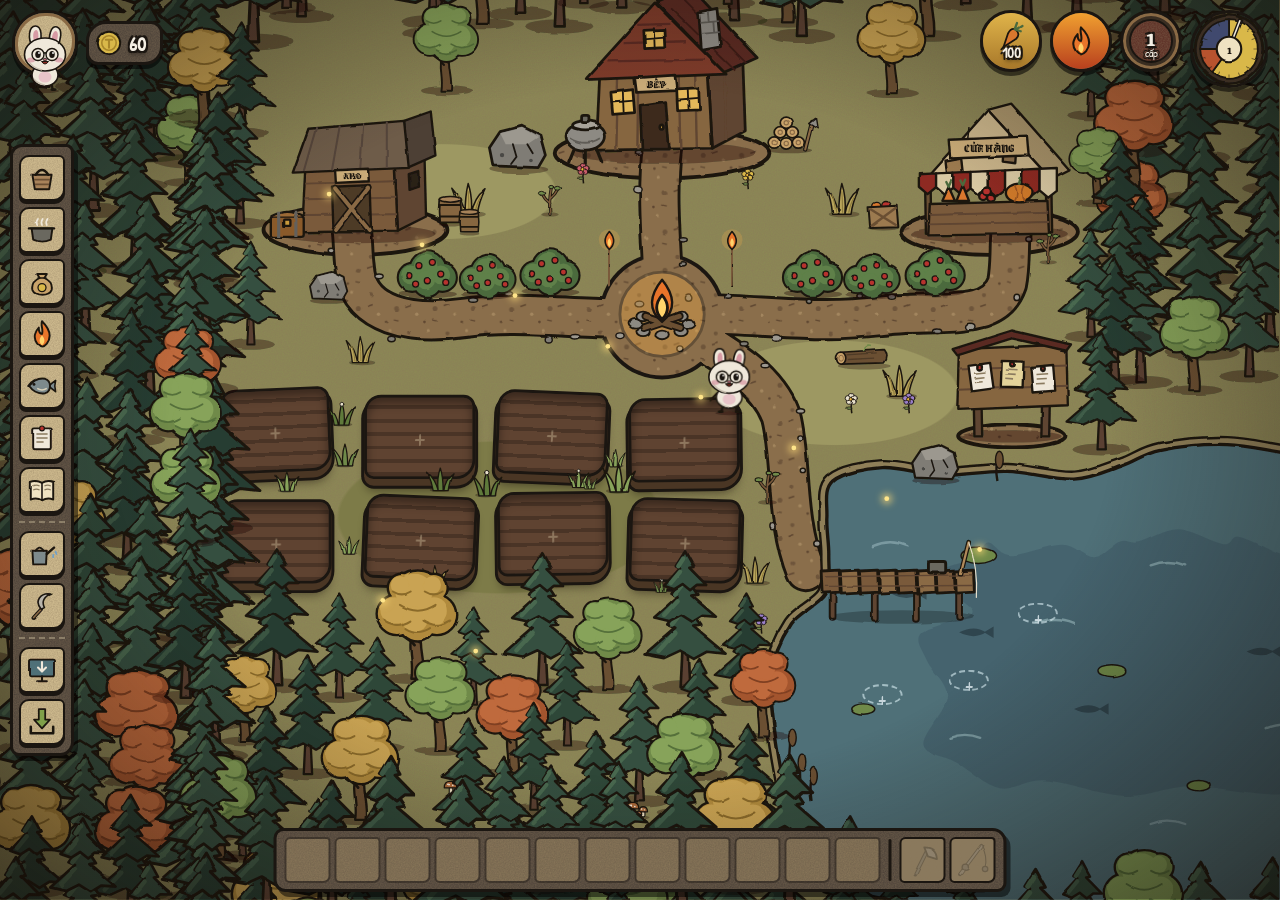
==== commit 9cdbede9: "Add files via upload" ====
--- a/game-vuon-tho-hong/index.html
+++ b/game-vuon-tho-hong/index.html
@@ -4,6 +4,11 @@
   <meta charset="utf-8">
   <meta name="viewport" content="width=device-width, initial-scale=1">
   <title>Vườn Thỏ Hồng</title>
+  <!-- cài thành app trên máy (Chrome/Edge) -->
+  <link rel="manifest" href="manifest.webmanifest">
+  <meta name="theme-color" content="#3b3129">
+  <link rel="icon" href="icon.svg" type="image/svg+xml">
+  <link rel="apple-touch-icon" href="icon-192.png">
   <link rel="stylesheet" href="style.css">
 </head>
 <body>
@@ -38,9 +43,13 @@
     <button class="tab" id="fertAll" aria-label="Bón phân cho các cây đang lớn" hidden>
       <span data-icon="fert"></span><b class="tab-n" id="fertN">0</b></button>
     <button class="tab" id="placeLand" aria-label="Đặt đất đã mua" hidden><span data-icon="land"></span></button>
+    <hr>
+    <button class="tab" id="installBtn" aria-label="Cài game thành app (có biểu tượng trên máy)"><span data-icon="install"></span></button>
+    <button class="tab" id="dlBtn" aria-label="Tải file game .html (chơi không cần mạng)"><span data-icon="download"></span></button>
   </nav>
   <div class="inv" id="inv"></div>
   <div id="speech"></div>
+  <div id="feed" aria-live="polite"></div>
 
   <div class="world-viewport">
     <div class="world" id="world">
@@ -52,22 +61,25 @@
         <ellipse class="pad" cx="470" cy="220" rx="112" ry="26"/>
         <ellipse class="pad" cx="812" cy="302" rx="92" ry="24"/>
         <ellipse class="pad" cx="835" cy="515" rx="56" ry="12"/>
-        <!-- đường mòn uốn lượn: bếp, kho, cửa hàng, cầu câu, ruộng -->
+        <!-- đường mòn uốn lượn: bếp, kho, cửa hàng, cầu câu -->
         <path class="edge" d="M470 390 C474 340 462 280 470 214
           M470 390 C400 398 330 382 262 392 C206 400 156 388 150 346 C147 326 148 312 146 299
           M470 390 C540 382 616 400 696 390 C752 382 816 398 830 356 C834 336 832 318 834 299
-          M470 390 C516 420 576 446 594 494 C606 540 598 600 620 656
-          M470 390 C420 408 360 418 330 440 C310 452 296 456 284 466"/>
+          M470 390 C516 420 576 446 594 494 C606 540 598 600 620 656"/>
+        <!-- đường người chơi tự lát (game.js vẽ), cùng kiểu với đường mòn nên nối liền vào nhau -->
+        <path class="edge" id="roadEdge" d=""/>
         <circle class="plaza-edge" cx="470" cy="390" r="66"/>
         <path class="dirt" d="M470 390 C474 340 462 280 470 214
           M470 390 C400 398 330 382 262 392 C206 400 156 388 150 346 C147 326 148 312 146 299
           M470 390 C540 382 616 400 696 390 C752 382 816 398 830 356 C834 336 832 318 834 299
-          M470 390 C516 420 576 446 594 494 C606 540 598 600 620 656
-          M470 390 C420 408 360 418 330 440 C310 452 296 456 284 466"/>
+          M470 390 C516 420 576 446 594 494 C606 540 598 600 620 656"/>
+        <path class="dirt" id="roadDirt" d=""/>
         <circle class="plaza" cx="470" cy="390" r="62"/>
       </svg>
       <div id="decor"></div>
       <div id="wild"></div>
+      <div id="forage"></div>
+      <div id="lotus"></div>
 
       <button class="building small" id="b-storage" data-open="storage" title="Nhà kho" style="left:60px; top:150px">
         <span class="bsvg"></span></button>
@@ -91,7 +103,10 @@
       </div>
       <div class="bunny" id="bunny"></div>
       </div>
+      <div id="forestFront"></div>
       <div class="night" id="night"></div>
+      <button class="wolf" id="wolf" aria-label="Sói! Bấm để đánh đuổi" hidden>
+        <span class="wolf-body"></span><span class="wolf-eye"></span></button>
     </div>
   </div>
 
@@ -191,6 +206,21 @@
     </div>
   </div>
 
+  <div class="modal" id="installHelp" hidden>
+    <div class="modal-box">
+      <h3>🖥️ Cài game thành app</h3>
+      <p>Cài xong sẽ có biểu tượng <b>Vườn Thỏ Hồng</b> trên màn hình nền &amp; menu Start, mở như phần mềm, mất mạng vẫn chơi được.</p>
+      <ol class="install-steps">
+        <li><b>Chrome / Cốc Cốc:</b> bấm biểu tượng <b>cài đặt ⊕</b> (màn hình có mũi tên) ở cuối thanh địa chỉ —
+          hoặc menu <b>⋮</b> → <b>Truyền, lưu và chia sẻ</b> → <b>Cài đặt trang dưới dạng ứng dụng</b>.</li>
+        <li><b>Edge:</b> menu <b>⋯</b> → <b>Ứng dụng</b> → <b>Cài đặt trang web này dưới dạng ứng dụng</b>.</li>
+        <li>Bấm <b>Cài đặt</b>. Muốn ghim xuống thanh tác vụ: chuột phải vào biểu tượng app → <b>Ghim vào thanh tác vụ</b>.</li>
+      </ol>
+      <p class="hint">Không thấy mục cài? Bấm <b>Ctrl + F5</b> để tải lại trang rồi thử lại. Nếu đã cài rồi thì mở app từ menu Start.</p>
+      <button class="btn ghost" id="closeInstall">Đóng</button>
+    </div>
+  </div>
+
   <div class="modal" id="bookModal" hidden>
     <div class="book">
       <button class="close" id="closeBook" aria-label="Đóng sổ">✕</button>
--- a/game-vuon-tho-hong/style.css
+++ b/game-vuon-tho-hong/style.css
@@ -134,9 +134,30 @@
   transform: translate(-50%, calc(-100% - 4px));
 }
 
+/* sói đêm: nằm trên lớp bóng tối, thân tự tối đi (--dim do game.js đặt) trừ khi đứng trong vùng sáng;
+   mắt luôn phát sáng nên nhìn thấy trong đêm */
+.wolf {
+  position: absolute; z-index: 960; width: 74px; height: 120px; padding: 0; border: none; background: none;
+  cursor: pointer; transform: translate(-50%, -100%);
+}
+.wolf[hidden] { display: none; }
+.wolf-body { display: block; width: 100%; height: 100%; }
+.wolf-body svg { display: block; width: 100%; height: 100%; overflow: visible; filter: url(#sketch) brightness(var(--dim, 1)); }
+.wolf.left .wolf-body svg { transform: scaleX(-1); }
+.wolf.walk .wolf-body { animation: trot .3s ease-in-out infinite alternate; }
+@keyframes trot { to { translate: 0 -3px; } }
+/* mắt phát sáng: chỉ hiện khi trời tối (--glow do game.js đặt theo độ tối) */
+.wolf-eye {
+  position: absolute; left: 72%; top: 20.5%; width: 5px; height: 4px; border-radius: 50%;
+  background: #ffe14a; box-shadow: 0 0 6px 3px rgba(255,220,80,.85); opacity: var(--glow, 0);
+}
+.wolf.left .wolf-eye { left: 22%; }
+.wolf.hurt .wolf-body { animation: hurt .35s ease; }
+@keyframes hurt { 25% { translate: -5px 0; filter: brightness(1.6) sepia(1) hue-rotate(-30deg) saturate(4); } 75% { translate: 5px 0; } }
+
 /* đêm tối: chỉ sáng quanh lửa trại, đuốc, cửa sổ bếp & quanh thỏ (vị trí đèn do game.js đặt) */
 .night {
-  position: absolute; inset: 0; z-index: 94; pointer-events: none; opacity: 0;
+  position: absolute; inset: 0; z-index: 900; pointer-events: none; opacity: 0;
   background: #060816; transition: opacity 1.2s;
   -webkit-mask-composite: source-in; mask-composite: intersect;
 }
@@ -180,9 +201,16 @@
   transform-origin: 0 0; overflow: hidden; isolation: isolate;
   background: var(--grain), #8b8954;
 }
-#forest { position: absolute; inset: 0; z-index: 1; pointer-events: none; }
+/* Thứ tự tầng trên bản đồ (khung .stage không tạo lớp riêng nên mọi thứ xếp chung một hệ):
+   3 mặt đất (đường, ao, đất trồng) < 4 rừng mở rộng < 5…~150 cây/nhà/đồ vật/thỏ xếp theo chân (footZ)
+   < 700 lá rơi, đom đóm < 800 cây rừng che thỏ < 900 màn đêm < 950 viền tối < 960 sói */
+#forest { position: absolute; inset: 0; z-index: 4; pointer-events: none; }
+/* rừng mở rộng đã vẽ sẵn thành ảnh */
+.forest-img { position: absolute; left: 0; top: 0; display: block; pointer-events: none; user-select: none; }
+/* cây rừng đứng trước thỏ (gần người xem hơn): vẽ đè lên thỏ khi thỏ đi trong rừng */
+#forestFront { position: absolute; inset: 0; z-index: 800; pointer-events: none; }
 .stage {
-  position: absolute; width: 960px; height: 960px; z-index: 2;
+  position: absolute; width: 960px; height: 960px;
   /* các mảng cỏ đậm nhạt */
   background:
     radial-gradient(ellipse 170px 80px at 300px 600px, #7d7b48 98%, transparent 100%),
@@ -192,7 +220,7 @@
 }
 /* viền tối quanh mép như ánh sáng chạng vạng */
 .world::after {
-  content: ''; position: absolute; inset: 0; z-index: 95; pointer-events: none;
+  content: ''; position: absolute; inset: 0; z-index: 950; pointer-events: none;
   background: radial-gradient(ellipse at 50% 48%, transparent 52%, rgba(20,12,6,.6) 100%);
 }
 .paths { position: absolute; left: 0; top: 0; width: 960px; height: 960px; z-index: 3; pointer-events: none; overflow: visible; }
@@ -210,6 +238,7 @@
 
 .decor { position: absolute; pointer-events: none; }
 .decor svg { width: 100%; height: auto; display: block; overflow: visible; filter: url(#sketch); }
+.decor svg.pre-sketched { filter: none; }   /* ao, đuốc: nét run gắn bên trong, phần chuyển động để ngoài */
 
 .building {
   position: absolute; width: 210px; height: 191px; padding: 0; border: none; background: none;
@@ -219,7 +248,7 @@
 .building:hover { transform: translateY(-5px) rotate(-1deg); filter: brightness(1.12); }
 .building:active { transform: translateY(-1px); }
 .building .bsvg, .building svg { display: block; width: 100%; height: 100%; overflow: visible; }
-.building svg { filter: url(#sketch); }
+.building svg { filter: none; }   /* nét run đã gắn bên trong hình (sketchStatic) */
 /* nét mực đậm cho các khối của ngôi nhà */
 .bsvg svg :is(polygon, rect, circle, ellipse, path):not([stroke]):not(.sh):not(.smoke *) {
   stroke: var(--ink); stroke-width: 3; stroke-linejoin: round;
@@ -257,6 +286,9 @@
 }
 .custom.med { margin-top: 14px; }
 #deathModal { z-index: 130; }
+#installHelp { z-index: 140; }
+.install-steps { padding-left: 20px; line-height: 1.5; }
+.install-steps li { margin-bottom: 6px; }
 .modal-box.death .btn.ghost { margin-right: 8px; }
 
 /* ---------- Sổ những lần ra đi: cuốn sổ bìa da mở 2 trang ---------- */
@@ -333,7 +365,7 @@
 .fireglow { opacity: .22; animation: glowp 1.6s ease-in-out infinite; }
 @keyframes glowp { 50% { opacity: .34; } }
 .leaf {
-  position: absolute; top: -20px; width: 11px; height: 8px; z-index: 90; pointer-events: none;
+  position: absolute; top: -20px; width: 11px; height: 8px; z-index: 700; pointer-events: none;
   background: #b08a3c; border: 1.5px solid var(--ink); border-radius: 80% 0 80% 0;
   animation: fall 12s linear infinite;
 }
@@ -344,7 +376,7 @@
   100% { translate: -20px 900px; rotate: 440deg; opacity: 0; }
 }
 .firefly {
-  position: absolute; width: 5px; height: 5px; border-radius: 50%; z-index: 92; pointer-events: none;
+  position: absolute; width: 5px; height: 5px; border-radius: 50%; z-index: 710; pointer-events: none;
   background: #ffe58a; box-shadow: 0 0 8px 3px rgba(255,220,120,.7);
   animation: firefly 6s ease-in-out infinite;
 }
@@ -357,7 +389,7 @@
 
 /* ---------- Luống trồng (đất xới, đặt theo lưới trên bản đồ) ---------- */
 /* lớp phủ cả bản đồ, nằm sát mặt đất (trên đường đi, dưới cây cối & nhà) */
-.field { position: absolute; left: 0; top: 0; width: 960px; height: 960px; z-index: 4; pointer-events: none; }
+.field { position: absolute; left: 0; top: 0; width: 960px; height: 960px; z-index: 3; pointer-events: none; }
 .garden-wrap, .garden, #weeds, #placer { position: absolute; inset: 0; }
 /* mỗi ô = 1 mảnh đất xới, không rào; vị trí do cellRect() trong game.js đặt */
 .plot {
@@ -374,13 +406,13 @@
 .plot:active { transform: translateY(2px); }
 /* sắp chết khô: đất nhạt màu nứt nẻ, cây ủ rũ */
 .plot.thirsty { background: repeating-linear-gradient(0deg, #8a6a4a 0 4px, transparent 4px 14px), #a08058; }
-.plot.thirsty .plant svg { filter: url(#sketch) saturate(.55) brightness(.95); rotate: 4deg; transform-origin: 50% 90%; }
+.plot.thirsty .plant svg { filter: saturate(.55) brightness(.95); rotate: 4deg; transform-origin: 50% 90%; }
 .plot.thirsty .badge { animation: bounce .8s ease-in-out infinite; }
 /* chết khô: cây nâu héo gục xuống */
 .plot.dead { background: repeating-linear-gradient(0deg, #8a6a4a 0 4px, transparent 4px 14px), #9a7a52; }
-.plot.dead .plant svg { filter: url(#sketch) sepia(1) saturate(.5) brightness(.7); rotate: 12deg; transform-origin: 50% 90%; }
+.plot.dead .plant svg { filter: sepia(1) saturate(.5) brightness(.7); rotate: 12deg; transform-origin: 50% 90%; }
 /* đột biến: cây đổi màu lạ, phát sáng nhấp nháy */
-.plot.mutant .plant svg { filter: url(#sketch) hue-rotate(150deg) saturate(1.8) drop-shadow(0 0 5px #c8f070); animation: glowp 1.4s ease-in-out infinite; }
+.plot.mutant .plant svg { filter: hue-rotate(150deg) saturate(1.8) drop-shadow(0 0 5px #c8f070); animation: glowp 1.4s ease-in-out infinite; }
 .cico.mutant svg { filter: hue-rotate(150deg) saturate(1.8) drop-shadow(0 0 3px #c8f070); }
 .inv-slot .cico.mutant svg { filter: url(#sketch) hue-rotate(150deg) saturate(1.8) drop-shadow(0 0 3px #c8f070); }
 
@@ -388,7 +420,7 @@
 .bunny { transition: left .45s ease, top .45s ease, scale .6s ease; transform-origin: 50% 100%; }
 .bunny.morph-big { scale: 1.7; }
 .bunny.morph-small { scale: .5; }
-.morph-color svg { filter: url(#sketch) sepia(1) saturate(4) hue-rotate(var(--hue, 0deg)); }
+.morph-color svg { filter: sepia(1) saturate(4) hue-rotate(var(--hue, 0deg)); }
 .morph-ghost svg { opacity: .4; }
 .morph-flip > svg { rotate: 180deg; }
 
@@ -403,7 +435,7 @@
   width: 100%; height: 125%; display: grid; place-items: center;
   transform: translateY(-24%); transform-origin: 50% 100%;
 }
-.plot .plant svg { width: 100%; height: 100%; overflow: visible; filter: url(#sketch); }
+.plot .plant svg { width: 100%; height: 100%; overflow: visible; will-change: transform; }
 /* hiệu ứng mỗi lần cây lên giai đoạn mới */
 .plot .plant.grow svg { animation: grow .55s cubic-bezier(.3,1.6,.5,1); transform-origin: 50% 90%; }
 @keyframes grow { 0% { scale: .4 .2; } 60% { scale: 1.1 1.15; } 100% { scale: 1 1; } }
@@ -430,12 +462,12 @@
   display: none; position: absolute; left: 30%; top: 18%; width: 48%; z-index: 3; pointer-events: none;
   transform: rotateX(calc(var(--tilt) * -1)); transform-origin: 50% 100%;
 }
-.plot .bug svg { width: 100%; height: auto; overflow: visible; filter: url(#sketch); animation: crawl 1.4s ease-in-out infinite alternate; }
+.plot .bug svg { width: 100%; height: auto; overflow: visible; will-change: transform; animation: crawl 1.4s ease-in-out infinite alternate; }
 @keyframes crawl { from { translate: -14% 0; scale: 1 1; } 50% { scale: 1.12 .9; } to { translate: 14% -6%; scale: 1 1; } }
 .plot.has-bug .bug { display: block; }
 .plot.has-bug { border-color: #b8332e; animation: alarm 1s ease-in-out infinite; }
 @keyframes alarm { 50% { box-shadow: var(--frame), 0 7px 0 #4a3624, 0 7px 0 3px var(--ink), 0 0 0 6px rgba(184,51,46,.7); } }
-.plot.has-bug .plant svg { filter: url(#sketch) saturate(.6) brightness(.85); }
+.plot.has-bug .plant svg { filter: saturate(.6) brightness(.85); }
 /* bị trộm: ô đất lóe tối */
 .plot.stolen { animation: stolen 1.2s ease-out; }
 @keyframes stolen { 0% { filter: brightness(.3); } 100% { filter: none; } }
@@ -462,12 +494,12 @@
 .hand-torch .fireglow { opacity: .35; }
 .bunny.hop svg { animation: hop .45s ease var(--hops, 1); }
 @keyframes hop { 0%,100% { translate: 0 0; } 50% { translate: 0 -24px; } }
-.bunny svg, .portrait svg, .chef svg { width: 100%; height: 100%; overflow: visible; filter: url(#sketch); }
+.bunny svg, .portrait svg, .chef svg { width: 100%; height: 100%; overflow: visible; will-change: transform; }
 .bunny svg { animation: breathe 2.4s ease-in-out infinite; }
 @keyframes breathe { 50% { scale: 1.03 .97; } }
 .blink { transform-box: fill-box; transform-origin: center; animation: blink 4s infinite; }
 @keyframes blink { 0%, 92%, 100% { transform: scaleY(1); } 95% { transform: scaleY(.1); } }
-.stomach svg { filter: url(#sketch) hue-rotate(70deg) saturate(.7); }
+.stomach svg { filter: hue-rotate(70deg) saturate(.7); }
 .stomach::after { content: '🤢'; position: absolute; top: -6px; right: -10px; font-size: 1.4rem; }
 /* trúng độc: đầu & tai thỏ xanh dần theo mức bệnh */
 .fur { transition: fill .6s; }
@@ -601,6 +633,19 @@
   animation: toast 2.6s forwards;
 }
 @keyframes toast { 0% { opacity: 0; translate: 0 10px; } 10%,80% { opacity: 1; translate: 0 0; } 100% { opacity: 0; } }
+/* khung thông báo lặt vặt bên phải, dưới các đồng hồ */
+#feed {
+  position: fixed; top: 100px; right: 12px; z-index: 120; width: min(280px, 60vw); pointer-events: none;
+  display: flex; flex-direction: column; gap: 4px; align-items: flex-end;
+}
+.note {
+  max-width: 100%; padding: 4px 10px; font-size: .92rem; line-height: 1.25; color: #f4efe4;
+  background: var(--grain), rgba(43,33,24,.9); border: 2px solid var(--ink); border-radius: 8px 4px 9px 5px;
+  box-shadow: 2px 3px 0 rgba(0,0,0,.45); animation: note 4s forwards;
+}
+@keyframes note { 0% { opacity: 0; translate: 14px 0; } 8%, 85% { opacity: 1; translate: 0 0; } 100% { opacity: 0; } }
+/* thỏ đang đuổi sói: nhảy liên tục */
+.bunny.run svg { animation: hop .3s ease infinite; }
 
 @media (max-width: 600px) {
   .modal-box.wide { padding: 0 14px 14px; }
@@ -612,6 +657,7 @@
   .meter.level b { font-size: 1.2rem; }
   .hud-tr { gap: 4px; right: 6px; }
   .hud-tl { top: 70px; left: 6px; }
+  #feed { top: 130px; right: 6px; }
   .portrait { width: 50px; height: 50px; }
   .coins { font-size: 1rem; }
   .coins .coin-ico { width: 24px; height: 24px; }
@@ -620,3 +666,34 @@
   .inv-slot { width: 38px; height: 38px; }
   .inv-slot .cico, .inv-slot > span { width: 28px; height: 28px; }
 }
+
+/* ---------- Ao sen ---------- */
+.lotus {
+  position: absolute; width: 62px; height: 62px; translate: -50% -50%; z-index: 15;
+  padding: 0; border: none; background: none; cursor: pointer; display: grid; place-items: center;
+  transition: scale .15s;
+}
+.lotus:hover { scale: 1.12; }
+.lotus svg { width: 100%; height: 100%; overflow: visible; will-change: transform; }
+.lotus.grow svg { animation: grow .55s cubic-bezier(.3,1.6,.5,1); transform-origin: 50% 80%; }
+.lotus.ripe svg { animation: lotusbob 2s ease-in-out infinite; }
+@keyframes lotusbob { 0%,100% { translate: 0 0; } 50% { translate: 0 -3px; } }
+.lotus-empty {
+  width: 42px; height: 22px; display: grid; place-items: center; font-size: 1.2rem; color: rgba(230,240,245,.8);
+  border: 2px dashed rgba(220,240,245,.6); border-radius: 50%;
+}
+/* thỏ lội xuống ao: chìm nửa người, bơi nhấp nhô, gợn nước quanh người */
+.bunny.swim svg { clip-path: inset(0 0 42% 0); translate: 0 30%; animation: swim 1.3s ease-in-out infinite; }
+@keyframes swim { 0%,100% { translate: 0 30%; rotate: -4deg; } 50% { translate: 0 35%; rotate: 4deg; } }
+.bunny.swim::before {
+  content: ''; position: absolute; left: -18%; right: -18%; top: 78%; height: 16px; pointer-events: none;
+  border: 2.5px solid rgba(220,240,245,.8); border-radius: 50%;
+  animation: ripple 1.6s ease-out infinite;
+}
+@keyframes ripple { from { scale: .7; opacity: 1; } to { scale: 1.35; opacity: 0; } }
+.bunny.swim .hand-torch { display: none; }
+
+/* ---------- Đồ hái lượm (bụi quả, hoa, cỏ, cây non, tảng đá, khúc gỗ) ---------- */
+.forage { position: absolute; padding: 0; border: none; background: none; cursor: pointer; }
+.forage svg { display: block; width: 100%; height: auto; overflow: visible; filter: url(#sketch); }
+.forage:hover svg { filter: url(#sketch) brightness(1.2); }
